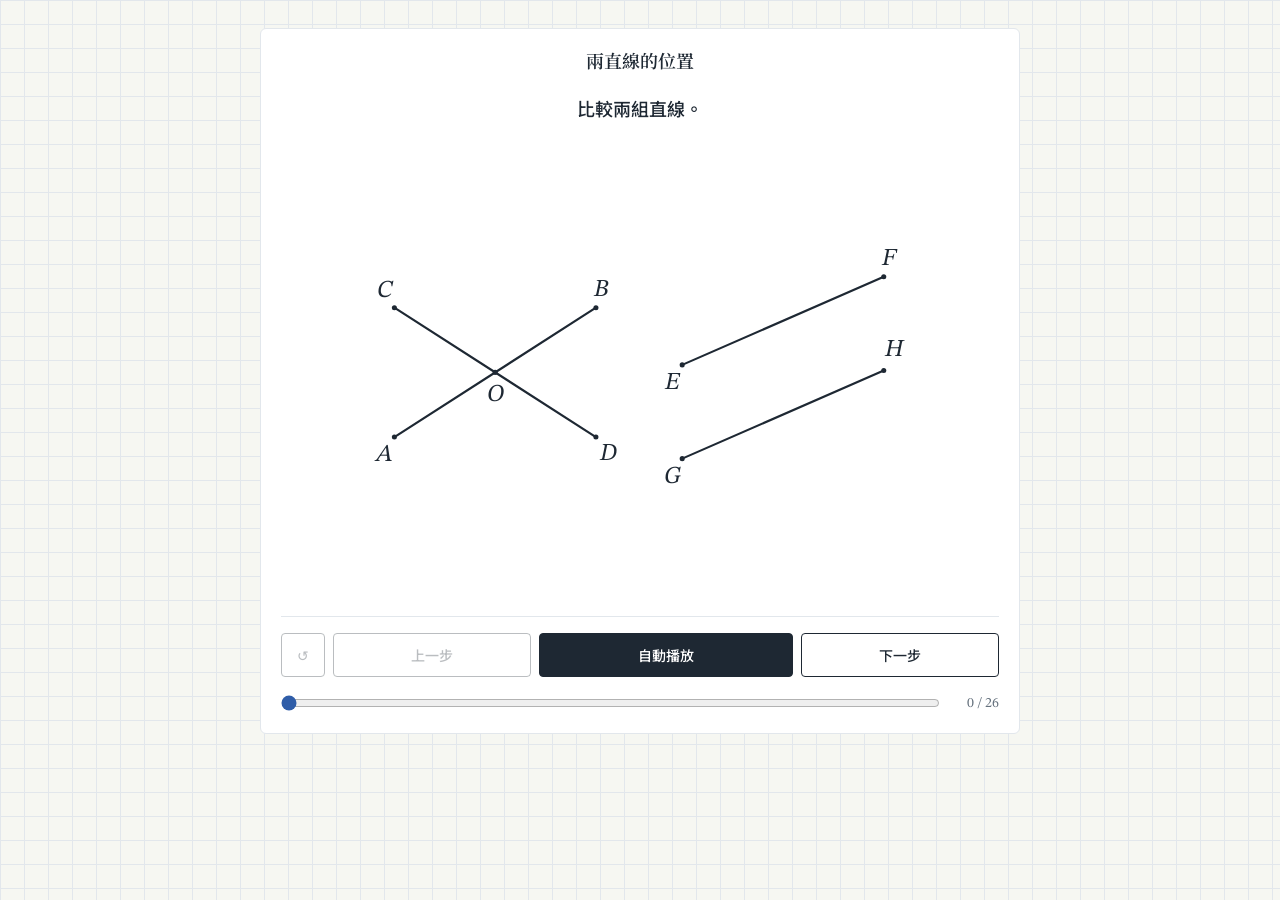
==== page-one.html @ 931f82be "Present the first-page animation as standalone playback" ====
<!doctype html>
<html lang="zh-Hant">
<head>
<meta charset="utf-8">
<meta name="viewport" content="width=device-width,initial-scale=1,viewport-fit=cover">
<meta name="description" content="逐步動畫示範兩直線相交、對頂角、鄰補角與第一頁三道填充題。">
<meta name="theme-color" content="#F6F7F2">
<title>工作紙第一頁上半部｜逐步動畫</title>
<link rel="preconnect" href="https://fonts.googleapis.com">
<link rel="preconnect" href="https://fonts.gstatic.com" crossorigin>
<link href="https://fonts.googleapis.com/css2?family=Noto+Sans+TC:wght@400;500;700&family=Noto+Serif+TC:wght@600;900&family=STIX+Two+Text:ital,wght@0,400;0,600;1,400&display=swap" rel="stylesheet">
<link rel="stylesheet" href="styles.css?v=page-one-playback">
<script src="lessons.js?v=page-one-playback" defer></script>
<script src="app.js?v=page-one-playback" defer></script>
</head>
<body class="overview" data-overview>
<main class="main wrap" data-solution="false">
<section class="card stage" aria-labelledby="overview-title">
<h2 class="overview-title" id="overview-title"></h2>
<p class="thought" id="thought"></p>
<div class="figure">
<svg id="figure" viewBox="0 0 640 510" role="img" aria-labelledby="figure-title figure-desc">
<title id="figure-title">幾何圖形</title><desc id="figure-desc"></desc>
<g id="shades"></g><g id="axes"></g><g id="rays"></g><g id="arcs"></g><g id="labels"></g>
</svg>
</div>
<div class="controls"><button id="reset" aria-label="重新開始" title="重新開始">↺</button><button id="prev">上一步</button><button id="play" class="primary" aria-pressed="false">自動播放</button><button id="next">下一步</button></div>
<div class="scrub"><input id="range" type="range" min="0" value="0" step="1" aria-label="動畫步驟"><output class="count" id="count" for="range"></output></div>
<div id="announce" class="sr-only" role="status" aria-live="polite"></div>
</section>
<noscript><p>請開啟 JavaScript 以播放動畫。</p></noscript>
</main>
</body>
</html>
---- styles.css ----
:root{--paper:#F6F7F2;--grid:#E2E7EC;--card:#fff;--ink:#1E2833;--muted:#65717D;--blue:#2F5DA8;--blue-soft:#E3EBF7;--red:#C23B2A;--red-soft:#FBE6E2;--hi:#F3E07A;--amber:#A8660F;--serif:"Noto Serif TC","PMingLiU",serif;--sans:"Noto Sans TC","Microsoft JhengHei",sans-serif;--math:"STIX Two Text","Cambria Math","Times New Roman",serif}
*{box-sizing:border-box}body{margin:0;background-color:var(--paper);background-image:linear-gradient(var(--grid) 1px,transparent 1px),linear-gradient(90deg,var(--grid) 1px,transparent 1px);background-size:24px 24px;color:var(--ink);font:16px/1.75 var(--sans);padding:28px 20px 44px}.wrap{max-width:1320px;margin:auto}.problem{padding:18px 24px;margin-bottom:18px}.card{background:var(--card);border:1px solid var(--grid);border-radius:6px}.problem p{margin:0}.problem p+p{margin-top:6px;padding-left:1.5em}.math{font-family:var(--math);font-size:1.09em}.main{display:grid;grid-template-columns:minmax(0,1.16fr) minmax(0,1fr);gap:18px;align-items:start}.work{--proof-left:68.253968%;padding:19px 22px 24px;min-height:570px}h2{font:600 18px/1.5 var(--serif);position:relative;left:var(--proof-left);width:max-content;transform:translateX(-50%);text-align:center;margin:0;padding:0 0 7px}.proof{border-top:1px solid var(--ink)}.row{display:grid;grid-template-columns:minmax(0,var(--proof-left)) minmax(0,1fr);cursor:pointer;outline-offset:3px}.cell{padding:12px 10px;display:flex;gap:8px;align-items:baseline;min-width:0}.cell:first-child{border-right:1px solid var(--ink)}.cell:last-child{font-size:14px}.num{font-family:var(--math);color:var(--muted);flex:none;width:1.05em}.row.active{background:var(--blue-soft);color:var(--blue)}.row.active .num{color:var(--blue)}.row:hover{background:#F1F5FB}.formula{font:19px/1.95 var(--math);min-width:0}.continuation{display:block;padding-left:3.8em;text-indent:-.8em}.known{font:15px/1.85 var(--sans)}.frac{display:inline-flex;flex-direction:column;vertical-align:middle;align-items:center;font:16px/1.08 var(--math);margin:0 .14em;position:relative;top:-1px}.frac span{padding:0 .16em}.frac span:first-child{border-bottom:1.2px solid;padding-bottom:2px}.frac span:last-child{padding-top:2px}.answer{display:flex;justify-content:flex-end;margin:26px 0 0;min-height:74px}.answer span{border:2px solid var(--red);border-radius:3px;padding:8px 13px;color:var(--red);font:20px/1.75 var(--math);background:linear-gradient(transparent 52%,#F3E07A66 52%)}[hidden]{display:none!important}.new{animation:write .55s both}@keyframes write{from{opacity:0;transform:translateY(5px)}to{opacity:1;transform:translateY(0)}}.stage{position:sticky;top:16px;padding:10px 18px 18px;container-type:inline-size;container-name:animation}.figure{position:relative}svg{display:block;width:100%;height:auto;overflow:visible}.axis{fill:none;stroke:var(--ink);stroke-width:2.3;stroke-linecap:round}.point{fill:var(--ink)}.letter{font:italic 26px var(--math);fill:var(--ink);text-anchor:middle}.angle{fill:none;stroke:var(--blue);stroke-width:2.4;stroke-linecap:round;stroke-dasharray:1 1;stroke-dashoffset:0;transition:opacity .3s}.angle.enter{animation:draw .85s ease-out both}@keyframes draw{from{stroke-dashoffset:1}to{stroke-dashoffset:0}}.known-arc{stroke:var(--amber);stroke-width:1.7}.sector{fill:var(--blue);opacity:.085}.sector.final{fill:var(--red)}.highlight-ray{stroke:var(--blue);stroke-width:3.3;stroke-linecap:round;fill:none;animation:write .4s both}.angle-label{font:600 25px var(--math);fill:var(--blue);text-anchor:middle;paint-order:stroke;stroke:var(--card);stroke-width:7;stroke-linejoin:round}.angle-label.known-label{font-size:23px;fill:var(--amber)}.final-angle{stroke:var(--red)}.final-label{fill:var(--red)}.tick{stroke:var(--blue);stroke-width:2}.controls{border-top:1px solid var(--grid);padding-top:16px;display:grid;grid-template-columns:44px minmax(0,1fr) minmax(0,1.28fr) minmax(0,1fr);gap:8px}button{font:500 14px var(--sans);padding:9px 7px;min-height:44px;border:1px solid var(--ink);background:transparent;color:var(--ink);border-radius:4px;cursor:pointer;transition:background .15s,transform .15s}button:hover:not(:disabled){background:var(--blue-soft);transform:translateY(-1px)}button:active:not(:disabled){transform:translateY(1px)}button.primary{background:var(--ink);color:white}button.primary:hover{background:var(--blue)}button:disabled{opacity:.3;cursor:default}button:focus-visible,input:focus-visible,.row:focus-visible{outline:2px solid var(--blue);outline-offset:3px}.scrub{display:flex;align-items:center;gap:14px;margin-top:14px}input[type=range]{flex:1;min-width:0;height:24px;margin:0;accent-color:var(--blue);cursor:pointer}.count{font:14px var(--math);color:var(--muted);min-width:3.2em;text-align:right;font-variant-numeric:tabular-nums}.skip{position:fixed;top:-80px;background:white;color:var(--ink);padding:10px;z-index:3}.skip:focus{top:4px}noscript p{color:var(--red)}
@media(min-width:1100px){.formula{font-size:20px}.work{min-height:590px}.stage{padding-inline:20px}}
@media(max-width:1000px) and (min-width:761px){.main{grid-template-columns:1fr 1fr}.work{padding-inline:12px}.formula{font-size:17px}.cell{padding-inline:6px;gap:5px}.cell:last-child{font-size:13px}.work{--proof-left:65.517241%}.known{font-size:13px}}
@media(max-width:760px){body{padding:20px 12px 30px}.problem{padding:14px 16px;font-size:14px}.problem p+p{padding-left:0}.main{grid-template-columns:1fr;gap:14px}.stage{position:static;grid-row:1;padding:4px 14px 16px}.figure{max-width:520px;margin:auto}.work{min-height:0;padding:17px 12px 24px}.formula{font-size:18px}.known{font-size:14px}.cell{padding:11px 7px;gap:5px}.cell:last-child{font-size:13px}.work{--proof-left:66.666667%}.answer{margin-top:22px}.answer span{font-size:19px}button{font-size:13px;padding-inline:3px}.continuation{padding-left:2.9em}.frac{font-size:15px}}
@media(max-width:359px){.formula{font-size:16px}.known{font-size:12px}.cell:last-child{font-size:12px}.answer span{font-size:17px}.work{--proof-left:65.517241%}}
.work{min-height:0}.formula{line-height:1.65}.continuation{padding-left:3em;text-indent:0}.known{display:block}.cell{padding-block:10px}.result{white-space:nowrap}
@media(max-width:1000px){.result{display:block}}
@media(max-width:359px){.continuation{padding-left:2em}.formula{font-size:15px}.frac{font-size:13px}.work{--proof-left:68.75%}.answer span{font-size:15px}}
.page-head{display:flex;justify-content:space-between;align-items:center;gap:16px;margin-bottom:20px}.solution-switch{display:inline-flex;align-items:center;gap:9px;min-height:44px;cursor:pointer;white-space:nowrap;font-size:14px}.solution-switch input{position:absolute;width:1px;height:1px;opacity:0}.switch-track{width:38px;height:22px;border-radius:12px;background:var(--muted);position:relative;transition:background .2s}.switch-track::after{content:'';position:absolute;top:3px;left:3px;width:16px;height:16px;border-radius:50%;background:white;transition:transform .2s}.solution-switch input:checked+.switch-track{background:var(--blue)}.solution-switch input:checked+.switch-track::after{transform:translateX(16px)}.solution-switch input:focus-visible+.switch-track{outline:2px solid var(--blue);outline-offset:4px}.main[data-solution="false"]{grid-template-columns:minmax(0,760px);justify-content:center}.main[data-solution="false"] .stage{position:static;grid-row:auto}.main[data-solution="false"] .figure{max-width:600px;margin-inline:auto}.thought{font-size:18px;font-weight:500;min-height:3.2em;margin:12px 5px 0;text-align:center;text-wrap:balance;line-height:1.6}.relation{fill:none;stroke:var(--blue);stroke-width:1.8;stroke-dasharray:6 5;animation:write .5s both}
@media(max-width:760px){.page-head{margin-bottom:14px;gap:10px}.solution-switch{font-size:13px}.thought{font-size:16px;margin-top:14px}}
.controls button{min-width:0;white-space:nowrap}.target-angle{stroke-dasharray:.07 .045;stroke-width:2.6}.goal-name{font-size:20px;font-weight:500}
@container animation (max-width:420px){.controls{gap:6px}.controls button{font-size:13px;padding-inline:3px}}
@media(prefers-reduced-motion:reduce){*,*::before,*::after{animation:none!important;transition:none!important;scroll-behavior:auto!important}}

.sr-only{position:absolute;width:1px;height:1px;overflow:hidden;clip-path:inset(50%)}.angle-symbol{font:16px var(--math);fill:var(--ink);text-anchor:middle;paint-order:stroke;stroke:var(--card);stroke-width:5px}.right-mark{fill:none;stroke:var(--blue);stroke-width:1.8}.parallel-mark{fill:none;stroke:var(--blue);stroke-width:2.2;stroke-linejoin:round}.parallel-mark.red{stroke:var(--red)}.target-line{stroke-dasharray:7 6;stroke-width:3}.proved-ray{stroke-width:3;opacity:.7}.final-ray{stroke:var(--red)}.angle.focused{stroke-width:3}.proof-seal{font:17px/1.8 var(--math);margin:24px 0 0;color:var(--blue)}.goal-name{font-size:20px;font-weight:500}.formula var{font-family:var(--math);font-style:italic}.formula{overflow-wrap:normal}.formula .continuation{padding-left:2.5em}.answer span{max-width:100%}
@media(max-width:760px){.formula .continuation{padding-left:1.6em}.goal-name{font-size:22px}}
@media(max-width:359px){.formula .continuation{padding-left:1em}}
.formula .continuation{padding-left:3em}.formula.equation{display:grid;grid-template-columns:max-content minmax(0,1fr);column-gap:.25em;align-items:baseline}.eq-lhs{white-space:nowrap}.eq-rhs{min-width:0}.formula.equation .continuation{padding-left:0}.formula.equation.long-lhs{display:block}.long-lhs>.eq-lhs,.long-lhs>.eq-rhs{display:block}
.numeric-equality{white-space:nowrap}

.question-picker{position:relative}
.question-toggle{display:grid;place-items:center;width:44px;padding:0;background:var(--card)}
.question-toggle[aria-expanded="true"]{background:var(--blue-soft);color:var(--blue);border-color:var(--blue)}
.hamburger{display:grid;gap:4px;width:18px}
.hamburger i{display:block;height:2px;background:currentColor;border-radius:1px}
.question-panel{position:absolute;z-index:2;inset-block-start:calc(100% + 8px);inset-inline-start:0;width:min(350px,calc(100vw - 40px));max-height:calc(100dvh - 100px);overflow:auto;padding:12px;box-shadow:0 6px 18px #1e283319}
.question-panel section+section{border-top:1px solid var(--grid);margin-top:12px;padding-top:12px}
.question-panel h2{position:static;width:auto;transform:none;text-align:left;font:700 14px/1.5 var(--sans);padding:0 0 7px}
.question-grid{display:grid;grid-template-columns:repeat(3,minmax(0,1fr));gap:6px}
.question-grid button{border-color:var(--grid);background:var(--card);padding-inline:4px;white-space:nowrap}
.question-grid button[aria-current="true"]{background:var(--ink);border-color:var(--ink);color:var(--card)}
.question-grid button[aria-current="true"]:hover{background:var(--blue)}
.overview-title{position:static;width:auto;transform:none;margin:8px 5px 0;padding:0}
.overview .thought{display:grid;align-content:center;margin-top:6px;min-height:3.2em}
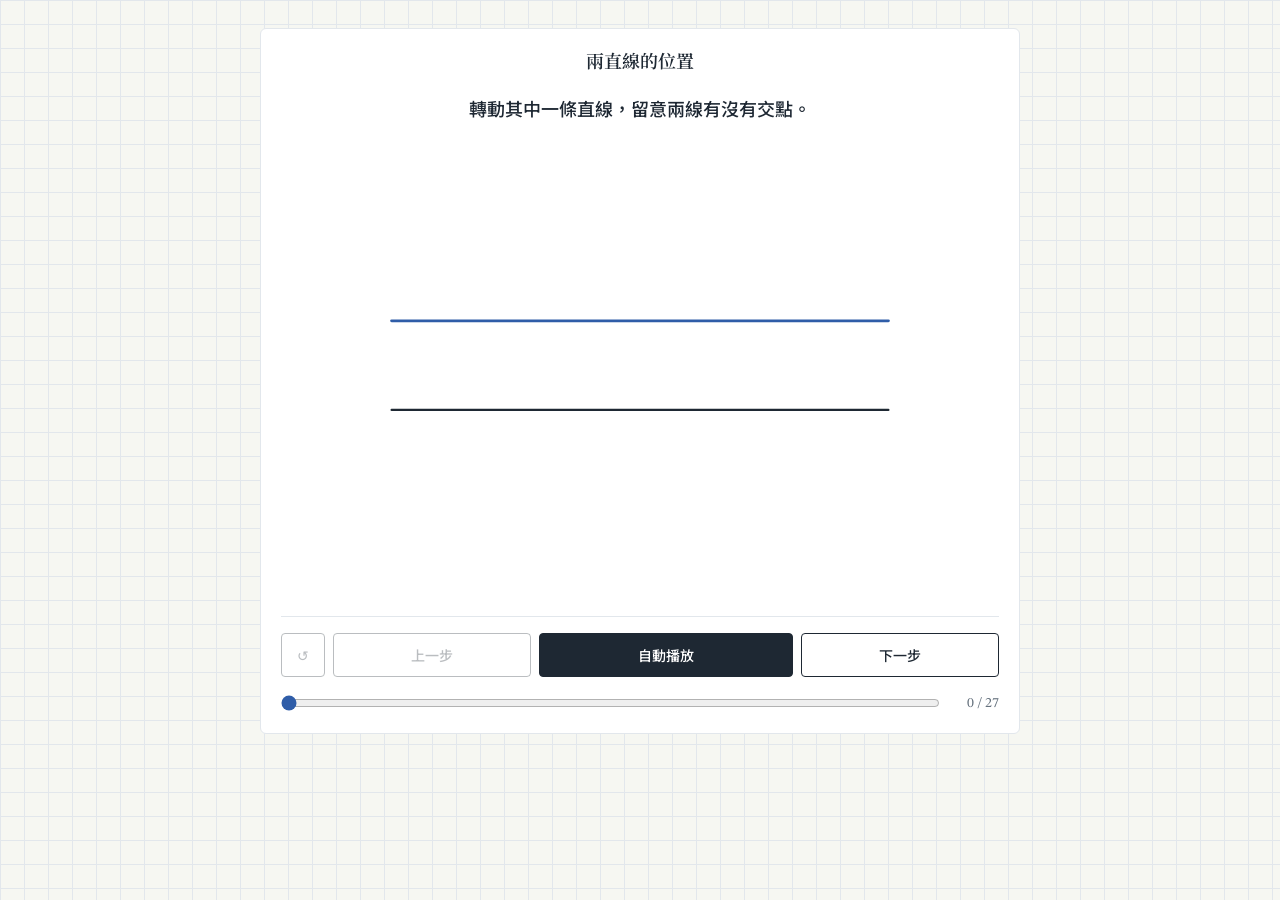
==== commit 402c0600: "Animate rotating lines and opposite ray extensions" ====
--- a/page-one.html
+++ b/page-one.html
@@ -9,9 +9,9 @@
 <link rel="preconnect" href="https://fonts.googleapis.com">
 <link rel="preconnect" href="https://fonts.gstatic.com" crossorigin>
 <link href="https://fonts.googleapis.com/css2?family=Noto+Sans+TC:wght@400;500;700&family=Noto+Serif+TC:wght@600;900&family=STIX+Two+Text:ital,wght@0,400;0,600;1,400&display=swap" rel="stylesheet">
-<link rel="stylesheet" href="styles.css?v=page-one-playback">
-<script src="lessons.js?v=page-one-playback" defer></script>
-<script src="app.js?v=page-one-playback" defer></script>
+<link rel="stylesheet" href="styles.css?v=concept-motion">
+<script src="lessons.js?v=concept-motion" defer></script>
+<script src="app.js?v=concept-motion" defer></script>
 </head>
 <body class="overview" data-overview>
 <main class="main wrap" data-solution="false">
--- a/styles.css
+++ b/styles.css
@@ -33,3 +33,15 @@
 .question-grid button[aria-current="true"]:hover{background:var(--blue)}
 .overview-title{position:static;width:auto;transform:none;margin:8px 5px 0;padding:0}
 .overview .thought{display:grid;align-content:center;margin-top:6px;min-height:3.2em}
+.concept-ray{fill:none;stroke:var(--ink);stroke-width:3;stroke-linecap:round}
+.concept-ray.blue{stroke:var(--blue)}
+.concept-ray.amber{stroke:var(--amber)}
+.concept-sector{fill:var(--blue);opacity:.14}
+.concept-sector.amber{fill:var(--amber)}
+.concept-intersection{fill:var(--red);stroke:var(--card);stroke-width:2}
+.concept-angle-number{font:700 22px var(--sans);text-anchor:middle;fill:var(--ink)}
+.concept-grow{animation:extend-ray .85s ease-out both}
+.concept-reveal{animation:reveal-concept .18s ease-out .88s both}
+.intersection-reveal{animation-delay:1.05s}
+@keyframes extend-ray{from{stroke-dasharray:1;stroke-dashoffset:1}to{stroke-dasharray:1;stroke-dashoffset:0}}
+@keyframes reveal-concept{from{opacity:0}to{opacity:1}}
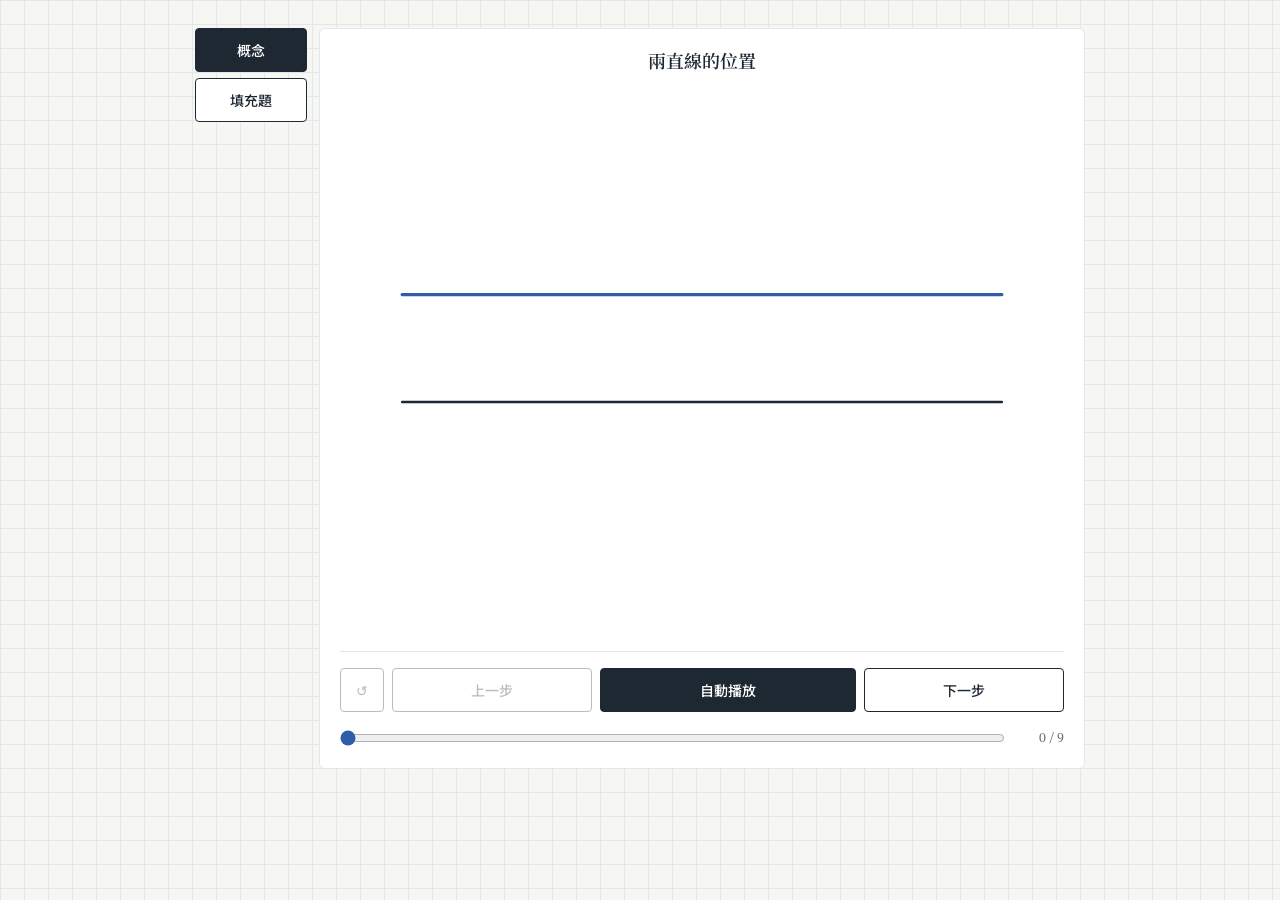
==== commit cae415f8: "Separate concept and exercise playback and reveal terms visually" ====
--- a/page-one.html
+++ b/page-one.html
@@ -9,13 +9,17 @@
 <link rel="preconnect" href="https://fonts.googleapis.com">
 <link rel="preconnect" href="https://fonts.gstatic.com" crossorigin>
 <link href="https://fonts.googleapis.com/css2?family=Noto+Sans+TC:wght@400;500;700&family=Noto+Serif+TC:wght@600;900&family=STIX+Two+Text:ital,wght@0,400;0,600;1,400&display=swap" rel="stylesheet">
-<link rel="stylesheet" href="styles.css?v=concept-motion">
-<script src="lessons.js?v=concept-motion" defer></script>
-<script src="app.js?v=concept-motion" defer></script>
+<link rel="stylesheet" href="styles.css?v=visual-concepts">
+<script src="lessons.js?v=visual-concepts" defer></script>
+<script src="app.js?v=visual-concepts" defer></script>
 </head>
 <body class="overview" data-overview>
-<main class="main wrap" data-solution="false">
-<section class="card stage" aria-labelledby="overview-title">
+<main class="overview-layout wrap">
+<nav class="overview-nav" aria-label="選擇動畫">
+<button id="overview-concepts" type="button" aria-pressed="true" aria-controls="overview-stage">概念</button>
+<button id="overview-exercises" type="button" aria-pressed="false" aria-controls="overview-stage">填充題</button>
+</nav>
+<section class="card stage" id="overview-stage" aria-labelledby="overview-title">
 <h2 class="overview-title" id="overview-title"></h2>
 <p class="thought" id="thought"></p>
 <div class="figure">
--- a/styles.css
+++ b/styles.css
@@ -32,6 +32,13 @@
 .question-grid button[aria-current="true"]{background:var(--ink);border-color:var(--ink);color:var(--card)}
 .question-grid button[aria-current="true"]:hover{background:var(--blue)}
 .overview-title{position:static;width:auto;transform:none;margin:8px 5px 0;padding:0}
+.overview-layout{max-width:890px;display:grid;grid-template-columns:112px minmax(0,1fr);gap:12px;align-items:start}
+.overview-nav{display:grid;gap:6px}
+.overview-nav button{background:var(--card);padding-inline:12px}
+.overview-nav button[aria-pressed="true"]{background:var(--ink);color:var(--card)}
+.overview-nav button[aria-pressed="true"]:hover{background:var(--blue)}
+.overview .stage{position:static;grid-row:auto}
+@media(max-width:600px){.overview-layout{grid-template-columns:minmax(0,1fr)}.overview-nav{grid-auto-flow:column;justify-content:start}}
 .overview .thought{display:grid;align-content:center;margin-top:6px;min-height:3.2em}
 .concept-ray{fill:none;stroke:var(--ink);stroke-width:3;stroke-linecap:round}
 .concept-ray.blue{stroke:var(--blue)}
@@ -40,6 +47,9 @@
 .concept-sector.amber{fill:var(--amber)}
 .concept-intersection{fill:var(--red);stroke:var(--card);stroke-width:2}
 .concept-angle-number{font:700 22px var(--sans);text-anchor:middle;fill:var(--ink)}
+.concept-term{font:600 34px var(--serif);text-anchor:middle;fill:var(--ink)}
+.concept-cue{font:500 23px var(--sans);text-anchor:middle;fill:var(--amber)}
+.vertex-cue{fill:var(--red);text-anchor:start}
 .concept-grow{animation:extend-ray .85s ease-out both}
 .concept-reveal{animation:reveal-concept .18s ease-out .88s both}
 .intersection-reveal{animation-delay:1.05s}
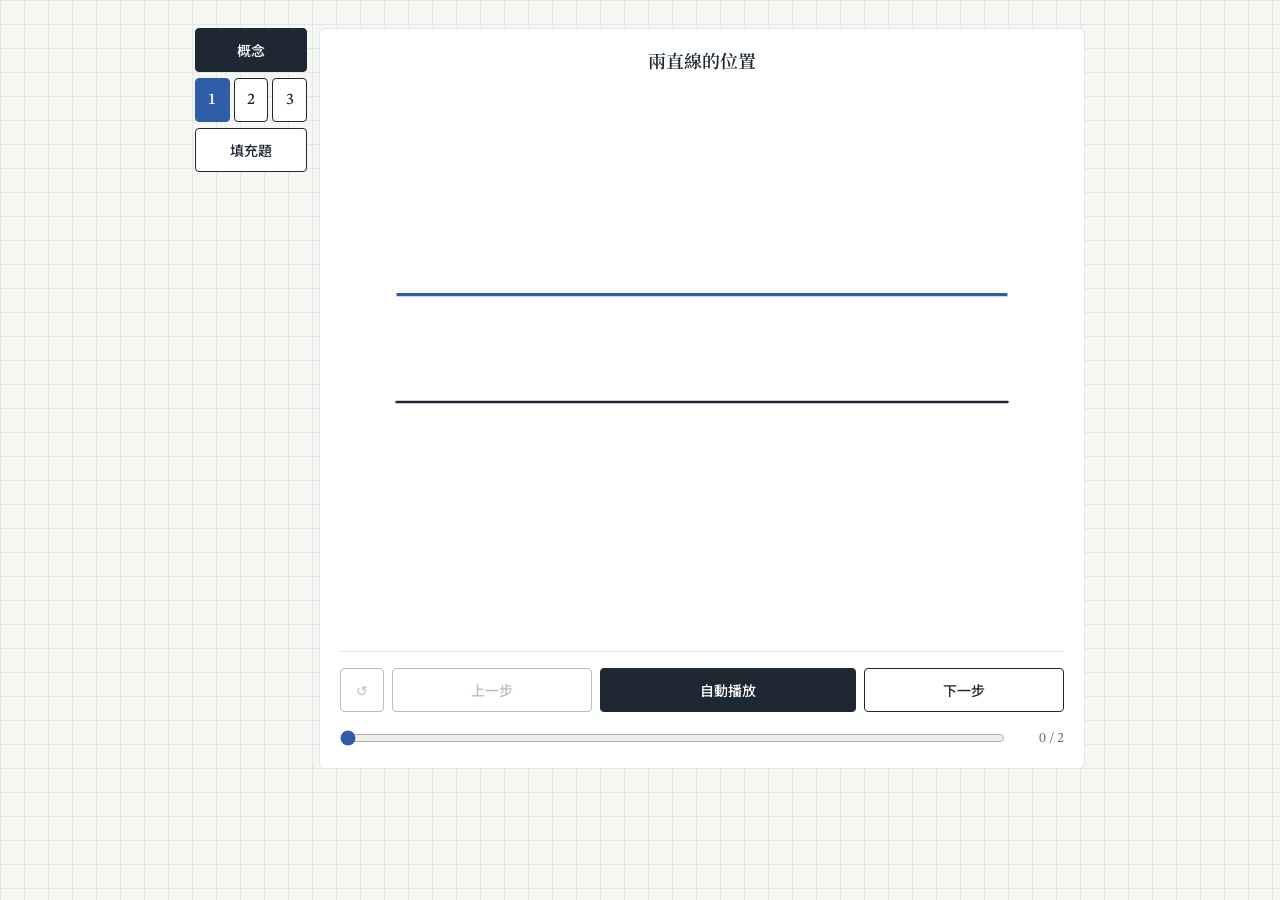
==== commit 5cd8d1a6: "Track rotating line intersections and split geometry concepts" ====
--- a/page-one.html
+++ b/page-one.html
@@ -9,14 +9,19 @@
 <link rel="preconnect" href="https://fonts.googleapis.com">
 <link rel="preconnect" href="https://fonts.gstatic.com" crossorigin>
 <link href="https://fonts.googleapis.com/css2?family=Noto+Sans+TC:wght@400;500;700&family=Noto+Serif+TC:wght@600;900&family=STIX+Two+Text:ital,wght@0,400;0,600;1,400&display=swap" rel="stylesheet">
-<link rel="stylesheet" href="styles.css?v=visual-concepts">
-<script src="lessons.js?v=visual-concepts" defer></script>
-<script src="app.js?v=visual-concepts" defer></script>
+<link rel="stylesheet" href="styles.css?v=line-tracking">
+<script src="lessons.js?v=line-tracking" defer></script>
+<script src="app.js?v=line-tracking" defer></script>
 </head>
 <body class="overview" data-overview>
 <main class="overview-layout wrap">
 <nav class="overview-nav" aria-label="選擇動畫">
 <button id="overview-concepts" type="button" aria-pressed="true" aria-controls="overview-stage">概念</button>
+<div class="overview-concept-choices" id="overview-concept-choices" role="group" aria-label="選擇概念">
+<button type="button" data-concept="page1-1" aria-label="概念 1" aria-pressed="true" aria-controls="overview-stage">1</button>
+<button type="button" data-concept="page1-2" aria-label="概念 2" aria-pressed="false" aria-controls="overview-stage">2</button>
+<button type="button" data-concept="page1-vertical" aria-label="概念 3" aria-pressed="false" aria-controls="overview-stage">3</button>
+</div>
 <button id="overview-exercises" type="button" aria-pressed="false" aria-controls="overview-stage">填充題</button>
 </nav>
 <section class="card stage" id="overview-stage" aria-labelledby="overview-title">
--- a/styles.css
+++ b/styles.css
@@ -37,8 +37,15 @@
 .overview-nav button{background:var(--card);padding-inline:12px}
 .overview-nav button[aria-pressed="true"]{background:var(--ink);color:var(--card)}
 .overview-nav button[aria-pressed="true"]:hover{background:var(--blue)}
+.overview-concept-choices{display:grid;grid-template-columns:repeat(3,minmax(0,1fr));gap:4px}
+.overview-concept-choices button{padding-inline:0;font-family:var(--math);font-size:16px}
+.overview-concept-choices button[aria-pressed="true"]{background:var(--blue);border-color:var(--blue)}
 .overview .stage{position:static;grid-row:auto}
-@media(max-width:600px){.overview-layout{grid-template-columns:minmax(0,1fr)}.overview-nav{grid-auto-flow:column;justify-content:start}}
+@media(max-width:600px){
+ .overview-layout{grid-template-columns:minmax(0,1fr)}
+ .overview-nav{grid-template-columns:max-content max-content;justify-content:start}
+ .overview-concept-choices{grid-row:2;grid-column:1 / -1;grid-template-columns:repeat(3,44px)}
+}
 .overview .thought{display:grid;align-content:center;margin-top:6px;min-height:3.2em}
 .concept-ray{fill:none;stroke:var(--ink);stroke-width:3;stroke-linecap:round}
 .concept-ray.blue{stroke:var(--blue)}
@@ -48,10 +55,12 @@
 .concept-intersection{fill:var(--red);stroke:var(--card);stroke-width:2}
 .concept-angle-number{font:700 22px var(--sans);text-anchor:middle;fill:var(--ink)}
 .concept-term{font:600 34px var(--serif);text-anchor:middle;fill:var(--ink)}
+.concept-line-count{font:500 24px var(--sans);text-anchor:middle;fill:var(--muted)}
+.concept-offscreen{fill:none;stroke:var(--red);stroke-width:3;stroke-linecap:round;stroke-linejoin:round}
+.concept-point-label{fill:var(--red)}
 .concept-cue{font:500 23px var(--sans);text-anchor:middle;fill:var(--amber)}
 .vertex-cue{fill:var(--red);text-anchor:start}
 .concept-grow{animation:extend-ray .85s ease-out both}
 .concept-reveal{animation:reveal-concept .18s ease-out .88s both}
-.intersection-reveal{animation-delay:1.05s}
 @keyframes extend-ray{from{stroke-dasharray:1;stroke-dashoffset:1}to{stroke-dasharray:1;stroke-dashoffset:0}}
 @keyframes reveal-concept{from{opacity:0}to{opacity:1}}
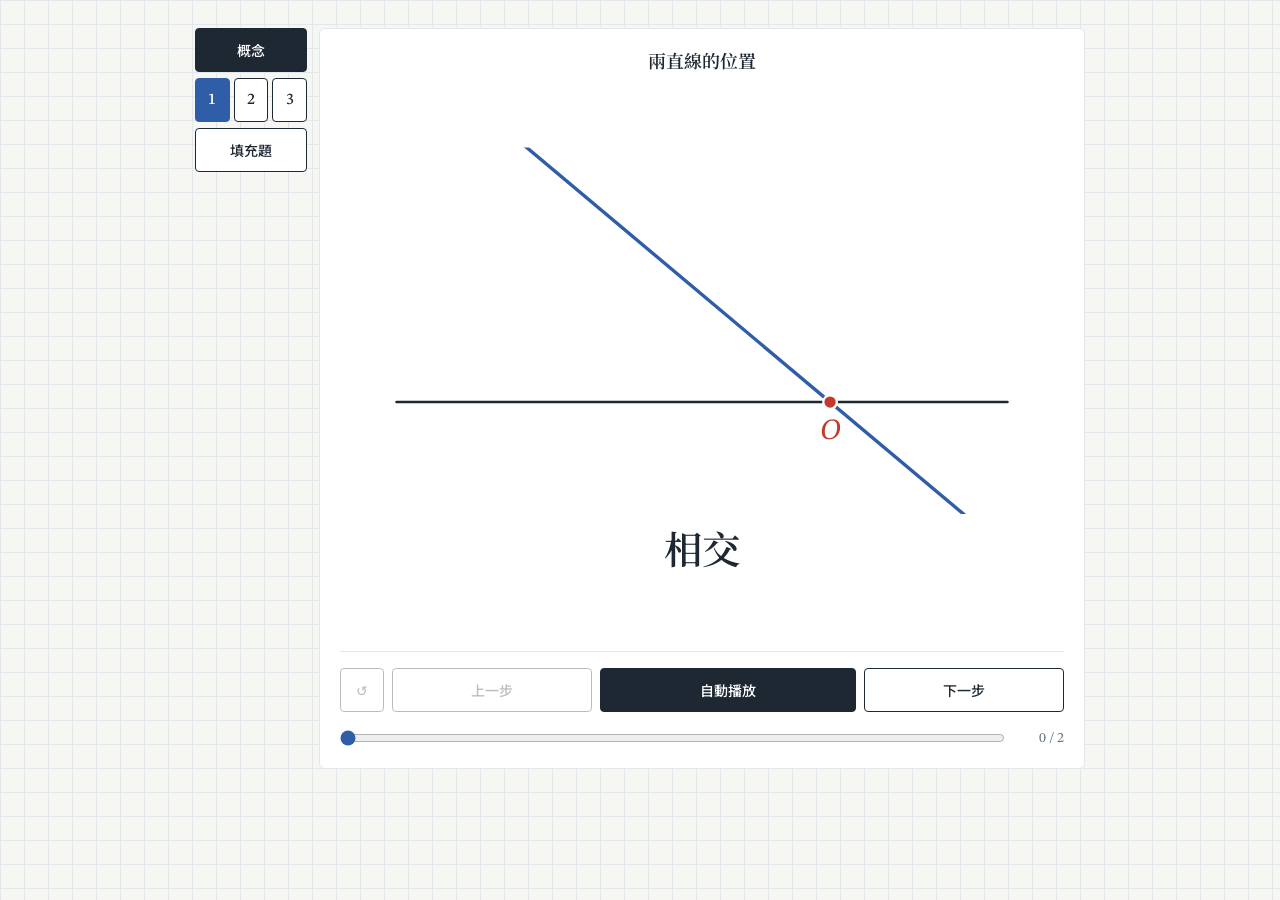
==== commit 8a3d4857: "Speed up the crossing animation and show worksheet definitions" ====
--- a/page-one.html
+++ b/page-one.html
@@ -9,9 +9,9 @@
 <link rel="preconnect" href="https://fonts.googleapis.com">
 <link rel="preconnect" href="https://fonts.gstatic.com" crossorigin>
 <link href="https://fonts.googleapis.com/css2?family=Noto+Sans+TC:wght@400;500;700&family=Noto+Serif+TC:wght@600;900&family=STIX+Two+Text:ital,wght@0,400;0,600;1,400&display=swap" rel="stylesheet">
-<link rel="stylesheet" href="styles.css?v=line-tracking">
-<script src="lessons.js?v=line-tracking" defer></script>
-<script src="app.js?v=line-tracking" defer></script>
+<link rel="stylesheet" href="styles.css?v=worksheet-definitions">
+<script src="lessons.js?v=crossing-quick" defer></script>
+<script src="app.js?v=crossing-quick" defer></script>
 </head>
 <body class="overview" data-overview>
 <main class="overview-layout wrap">
--- a/styles.css
+++ b/styles.css
@@ -47,6 +47,9 @@
  .overview-concept-choices{grid-row:2;grid-column:1 / -1;grid-template-columns:repeat(3,44px)}
 }
 .overview .thought{display:grid;align-content:center;margin-top:6px;min-height:3.2em}
+.overview .worksheet-definition{display:block;margin:10px auto 0;max-width:36em}
+.definition-answer{white-space:nowrap}
+strong.definition-answer{color:var(--blue)}
 .concept-ray{fill:none;stroke:var(--ink);stroke-width:3;stroke-linecap:round}
 .concept-ray.blue{stroke:var(--blue)}
 .concept-ray.amber{stroke:var(--amber)}
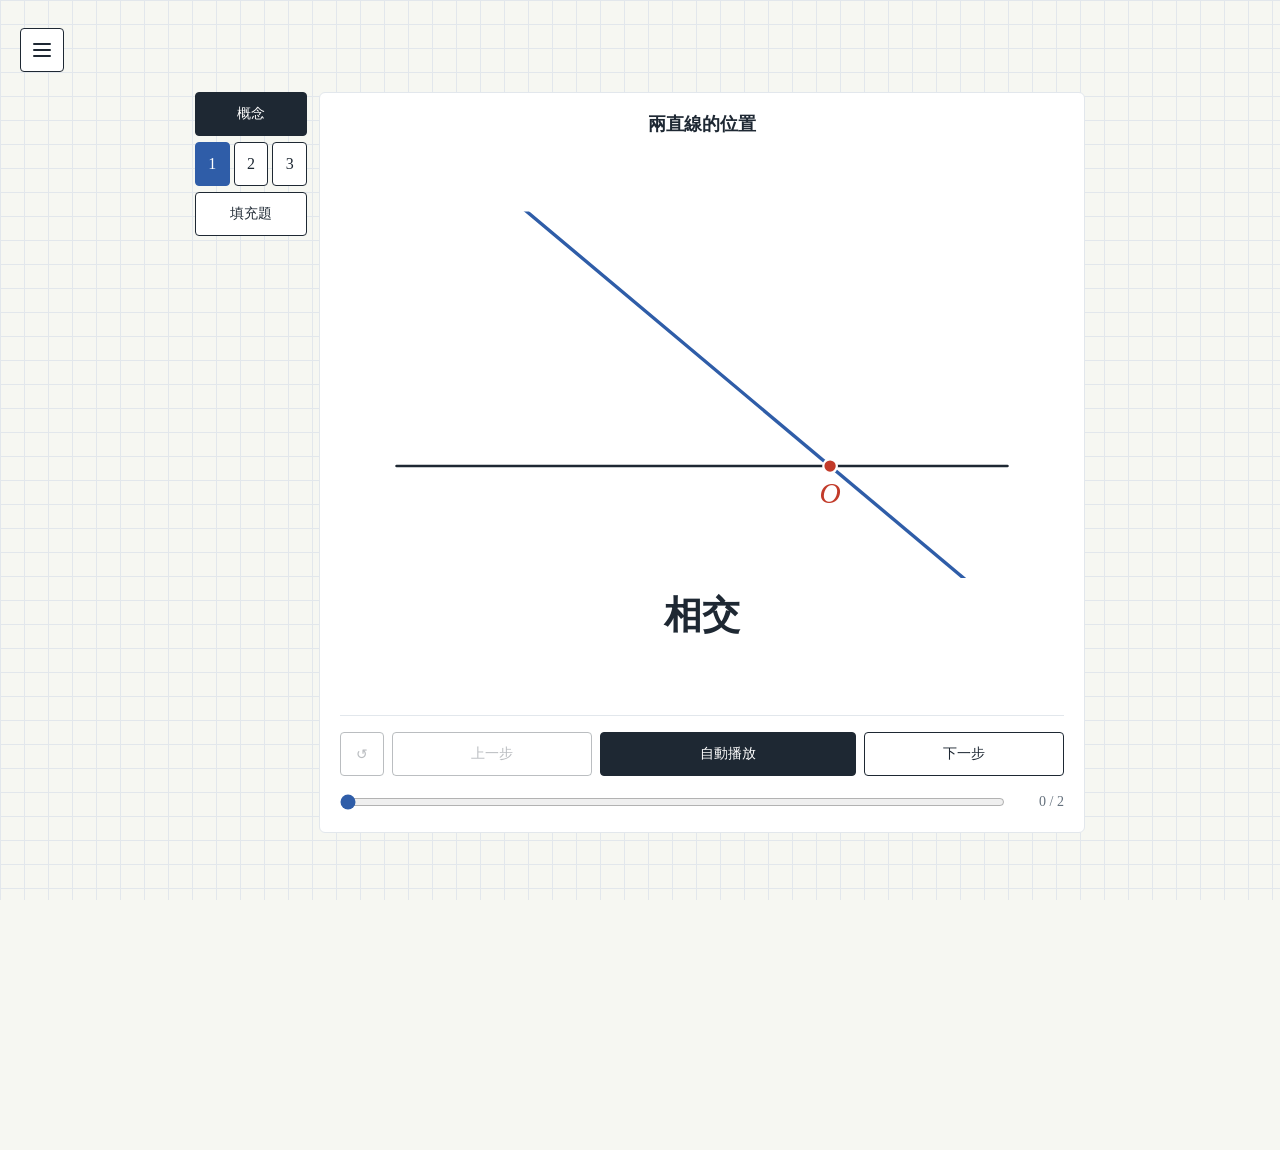
==== commit c50de48a: "Unify first-page animations and worksheet solutions" ====
--- a/page-one.html
+++ b/page-one.html
@@ -2,42 +2,11 @@
 <html lang="zh-Hant">
 <head>
 <meta charset="utf-8">
-<meta name="viewport" content="width=device-width,initial-scale=1,viewport-fit=cover">
-<meta name="description" content="逐步動畫示範兩直線相交、對頂角、鄰補角與第一頁三道填充題。">
-<meta name="theme-color" content="#F6F7F2">
-<title>工作紙第一頁上半部｜逐步動畫</title>
-<link rel="preconnect" href="https://fonts.googleapis.com">
-<link rel="preconnect" href="https://fonts.gstatic.com" crossorigin>
-<link href="https://fonts.googleapis.com/css2?family=Noto+Sans+TC:wght@400;500;700&family=Noto+Serif+TC:wght@600;900&family=STIX+Two+Text:ital,wght@0,400;0,600;1,400&display=swap" rel="stylesheet">
-<link rel="stylesheet" href="styles.css?v=worksheet-definitions">
-<script src="lessons.js?v=crossing-quick" defer></script>
-<script src="app.js?v=crossing-quick" defer></script>
+<meta name="viewport" content="width=device-width,initial-scale=1">
+<meta http-equiv="refresh" content="0;url=./index.html#page-one">
+<title>初一幾何工作紙 7.1–7.2｜第一頁動畫</title>
 </head>
-<body class="overview" data-overview>
-<main class="overview-layout wrap">
-<nav class="overview-nav" aria-label="選擇動畫">
-<button id="overview-concepts" type="button" aria-pressed="true" aria-controls="overview-stage">概念</button>
-<div class="overview-concept-choices" id="overview-concept-choices" role="group" aria-label="選擇概念">
-<button type="button" data-concept="page1-1" aria-label="概念 1" aria-pressed="true" aria-controls="overview-stage">1</button>
-<button type="button" data-concept="page1-2" aria-label="概念 2" aria-pressed="false" aria-controls="overview-stage">2</button>
-<button type="button" data-concept="page1-vertical" aria-label="概念 3" aria-pressed="false" aria-controls="overview-stage">3</button>
-</div>
-<button id="overview-exercises" type="button" aria-pressed="false" aria-controls="overview-stage">填充題</button>
-</nav>
-<section class="card stage" id="overview-stage" aria-labelledby="overview-title">
-<h2 class="overview-title" id="overview-title"></h2>
-<p class="thought" id="thought"></p>
-<div class="figure">
-<svg id="figure" viewBox="0 0 640 510" role="img" aria-labelledby="figure-title figure-desc">
-<title id="figure-title">幾何圖形</title><desc id="figure-desc"></desc>
-<g id="shades"></g><g id="axes"></g><g id="rays"></g><g id="arcs"></g><g id="labels"></g>
-</svg>
-</div>
-<div class="controls"><button id="reset" aria-label="重新開始" title="重新開始">↺</button><button id="prev">上一步</button><button id="play" class="primary" aria-pressed="false">自動播放</button><button id="next">下一步</button></div>
-<div class="scrub"><input id="range" type="range" min="0" value="0" step="1" aria-label="動畫步驟"><output class="count" id="count" for="range"></output></div>
-<div id="announce" class="sr-only" role="status" aria-live="polite"></div>
-</section>
-<noscript><p>請開啟 JavaScript 以播放動畫。</p></noscript>
-</main>
+<body>
+<a href="./index.html#page-one">開啟第一頁動畫</a>
 </body>
 </html>
